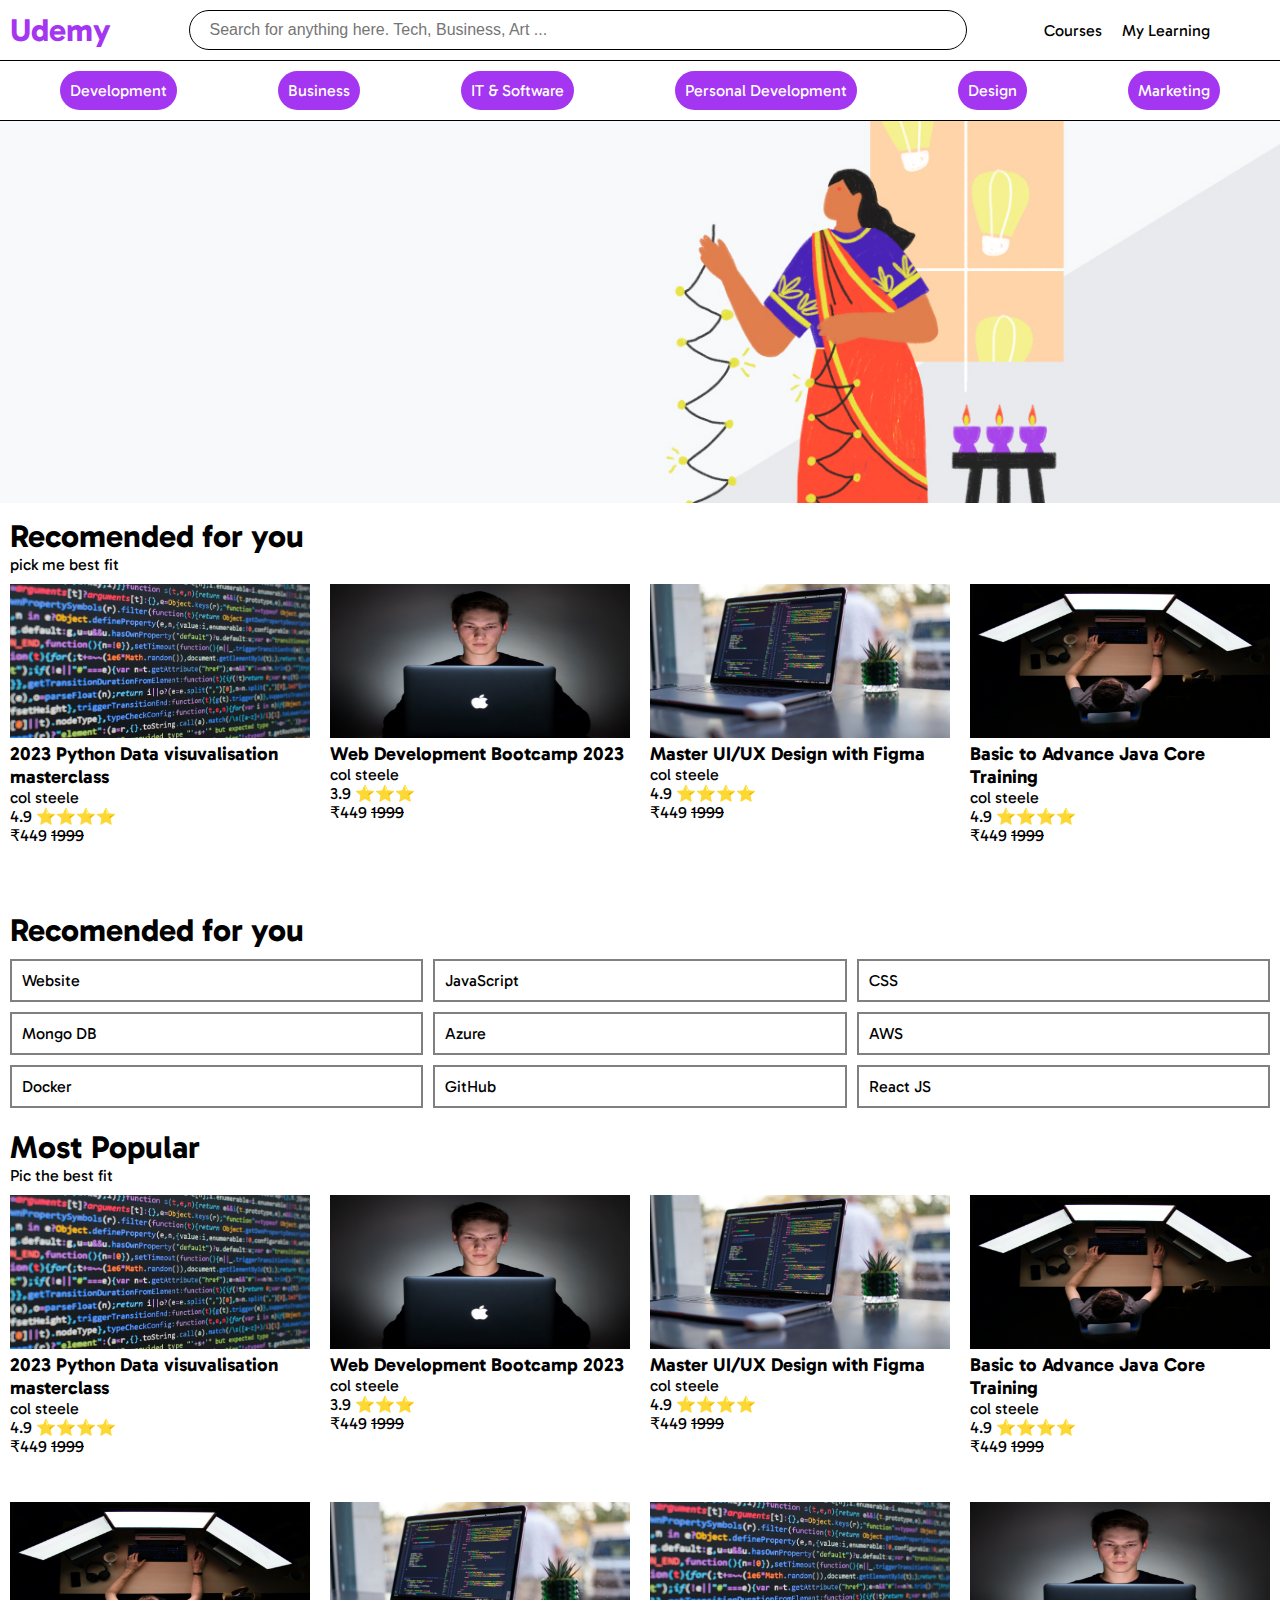
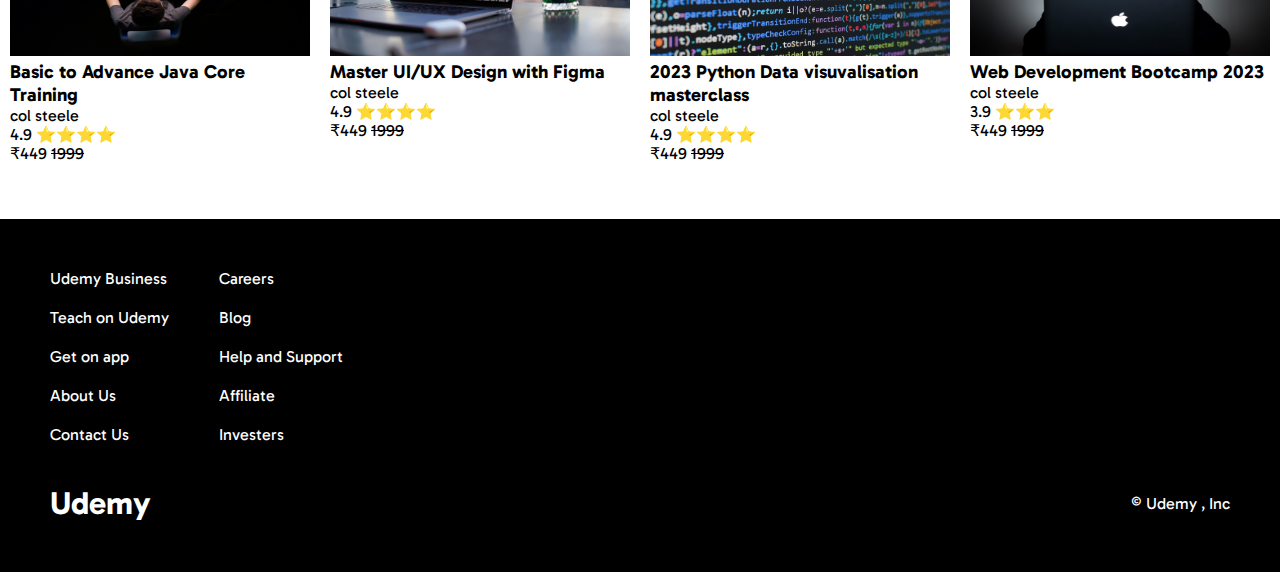
==== index.html @ b844374d "Updated all files" ====
<!DOCTYPE html>
<html lang="en">

<head>
    <meta charset="UTF-8">
    <meta name="viewport" content="width=device-width, initial-scale=1.0">
    <title>Udemy</title>
    <!--Google Style Sheet for fonts-->
    <link rel="preconnect" href="https://fonts.googleapis.com">
    <link rel="preconnect" href="https://fonts.gstatic.com" crossorigin>
    <link href="https://fonts.googleapis.com/css2?family=Gabarito&display=swap" rel="stylesheet">
    <!--My Style Sheet-->
    <link rel="stylesheet" href="style.css">
    <!--Font Awesome cdn link-->
    <link rel="stylesheet" href="https://cdnjs.cloudflare.com/ajax/libs/font-awesome/6.4.2/css/all.min.css"
        integrity="sha512-z3gLpd7yknf1YoNbCzqRKc4qyor8gaKU1qmn+CShxbuBusANI9QpRohGBreCFkKxLhei6S9CQXFEbbKuqLg0DA=="
        crossorigin="anonymous" referrerpolicy="no-referrer" />
</head>

<body>
    <!--navbar-->
    <div class="navbar">

        <div class="navbar__s1">
            <h1 class="navbar__s1__title">
                Udemy
            </h1>


        </div>

        <div class="navbar__s2">
            <i class="fa-solid fa-magnifying-glass" style="color: #131010;"></i>
            <input placeholder="Search for anything here. Tech, Business, Art ...">



        </div>

        <div class="navbar__s3">
            <p>Courses</p>
            <p> My Learning</p>
            <i class="fa-solid fa-cart-shopping" style="color: #000000;"></i>
            <i class="fa-solid fa-bell" style="color: #000000;"></i>
            <i class="fa-solid fa-user" style="color: #000000;"></i>


        </div>


    </div>
    <!--Categories-->
    <div class="categories">
        <p>Development</p>
        <p>Business</p>
        <p>IT & Software</p>
        <p>Personal Development</p>
        <p>Design</p>
        <p>Marketing</p>

    </div>
    <!--sale image-->
    <div class="sale-image">
        <img src="./images/sale-image.jpg" alt="sale-image">
    </div>
    <!--Recomended section-->
    <div class="recomended">
        <h1 class="recomended__title">Recomended for you</h1>
        <p>pick me best fit</p>
        <div class="recomended__container">
            <div class="course-card">
                <img src="./images/c1.jpg">
                <h3>2023 Python Data visuvalisation masterclass</h3>
                <p>col steele</p>
                <p>4.9 ⭐⭐⭐⭐</p>
                <p>₹449 <del>1999</del></p>
            </div>
            <div class="course-card">
                <img src="./images/c2.jpg">
                <h3>Web Development Bootcamp 2023</h3>
                <p>col steele</p>
                <p>3.9 ⭐⭐⭐</p>
                <p>₹449 <del>1999</del></p>
            </div>
            <div class="course-card">
                <img src="./images/c3.jpg">
                <h3>Master UI/UX Design with Figma</h3>
                <p>col steele</p>
                <p>4.9 ⭐⭐⭐⭐</p>
                <p>₹449 <del>1999</del></p>
            </div>
            <div class="course-card">
                <img src="./images/c4.jpg">
                <h3>Basic to Advance Java Core Training</h3>
                <p>col steele</p>
                <p>4.9 ⭐⭐⭐⭐</p>
                <p>₹449 <del>1999</del></p>
            </div>

        </div>

    </div>
    <!--Topics-->
    <div class="topics">
        <h1 class="topics__title">Recomended for you</h1>
        <div class="topics__container">
            <p>Website</p>
            <p>JavaScript</p>
            <p>CSS</p>
            <p>Mongo DB</p>
            <p>Azure</p>
            <p>AWS</p>
            <p>Docker</p>
            <p>GitHub</p>
            <p>React JS</p>
        </div>
    </div>
    <!--Popular Section-->
    <div class="popular">
        <h1 class="popular__title"> Most Popular</h1>
        <p class="popular__subtitle"> Pic the best fit</p>
        <div class="popular__container">
            <div class="course-card">
                <img src="./images/c1.jpg">
                <h3>2023 Python Data visuvalisation masterclass</h3>
                <p>col steele</p>
                <p>4.9 ⭐⭐⭐⭐</p>
                <p>₹449 <del>1999</del></p>
            </div>
            <div class="course-card">
                <img src="./images/c2.jpg">
                <h3>Web Development Bootcamp 2023</h3>
                <p>col steele</p>
                <p>3.9 ⭐⭐⭐</p>
                <p>₹449 <del>1999</del></p>
            </div>
            <div class="course-card">
                <img src="./images/c3.jpg">
                <h3>Master UI/UX Design with Figma</h3>
                <p>col steele</p>
                <p>4.9 ⭐⭐⭐⭐</p>
                <p>₹449 <del>1999</del></p>
            </div>
            <div class="course-card">
                <img src="./images/c4.jpg">
                <h3>Basic to Advance Java Core Training</h3>
                <p>col steele</p>
                <p>4.9 ⭐⭐⭐⭐</p>
                <p>₹449 <del>1999</del></p>
            </div>
            <div class="course-card">
                <img src="./images/c4.jpg">
                <h3>Basic to Advance Java Core Training</h3>
                <p>col steele</p>
                <p>4.9 ⭐⭐⭐⭐</p>
                <p>₹449 <del>1999</del></p>
            </div>
            <div class="course-card">
                <img src="./images/c3.jpg">
                <h3>Master UI/UX Design with Figma</h3>
                <p>col steele</p>
                <p>4.9 ⭐⭐⭐⭐</p>
                <p>₹449 <del>1999</del></p>
            </div>
            <div class="course-card">
                <img src="./images/c1.jpg">
                <h3>2023 Python Data visuvalisation masterclass</h3>
                <p>col steele</p>
                <p>4.9 ⭐⭐⭐⭐</p>
                <p>₹449 <del>1999</del></p>
            </div>
            <div class="course-card">
                <img src="./images/c2.jpg">
                <h3>Web Development Bootcamp 2023</h3>
                <p>col steele</p>
                <p>3.9 ⭐⭐⭐</p>
                <p>₹449 <del>1999</del></p>
            </div>

        </div>
    </div>
    <div class="footer">
        <div class="footer__one">
            <div class="footer__one__s1">
                <p>Udemy Business</p>
                <p>Teach on Udemy</p>
                <p>Get on app</p>
                <p>About Us</p>
                <p>Contact Us</p>

            </div>
            <div class="footer__one__s2">
                <p>Careers</p>
                <p> Blog</p>
                <p>Help and Support</p>
                <p>Affiliate</p>
                <p>Investers</p>

            </div>

        </div>
        <div class="footer__two">
            <h1>Udemy</h1>
            <p>&copy; Udemy , Inc</p>
        </div>
        

    </div>


</body>

</html>
---- style.css ----
*{
    margin: 0;
    padding: 0;

}
body{
    font-family: 'Gabarito', sans-serif;
}
.navbar{
    padding: 10px;
    display: flex;
    justify-content: space-between;
    border-bottom: solid black 1px;
    gap: 10px;
    align-items: center;
}
.navbar__s1__title{
    color: #A435F0;
}
.navbar__s2{
    padding: 10px;
    border: solid black 1px;
    border-radius: 30px;
    width: 60%;
    display: flex;
    gap: 10px;
    align-items: center;
}
.navbar__s2 input{
    border: none;
    font-size: 16px;
    width: 100%;
}
.navbar__s2 input:focus{
    outline: none;
}
.navbar__s3{
    display: flex;
    gap: 20px;
    align-items: center;
}
.categories{
    display: flex;
    padding: 10px;
    border-bottom: solid black 1px;
    justify-content: space-around;
}
.categories p{
    background-color: #A435F0;
    color: white ;
    padding: 10px;
    border-radius: 30px;
}
.sale-image img{
    width: 100%;
}
.recomended{
    padding: 10px;

}
.recomended__container{
    display: flex;
    flex-wrap: wrap;
    justify-content: space-between;
    margin-top: 10px;
    
}
.course-card{
    width: 300px;
}
.course-card img{
    height: 50%;
    width: 100%;
}
.topics{
    padding: 10px;
}
.topics__container{
    display: flex;
    flex-wrap: wrap;
    gap: 10px;margin-top: 10px;
}
.topics__container p{
    border: solid gray 2px;
    padding: 10px;
    flex-grow: 1;
    flex-basis: 25%;

}
.popular{
    padding: 10px;
}
.popular__container{
    display: flex;
    flex-wrap: wrap;
    justify-content: space-between;
    margin-top: 10px;
    
    
}
.footer{
    padding: 30px;
    background-color: black;
    color: white;
}
.footer__one{
    display: flex;
    gap: 10px;
}
.footer__one p{
    margin: 20px;
}
.footer__two{
    margin: 20px;
    align-items: center;
    display: flex;
    justify-content: space-between;
}
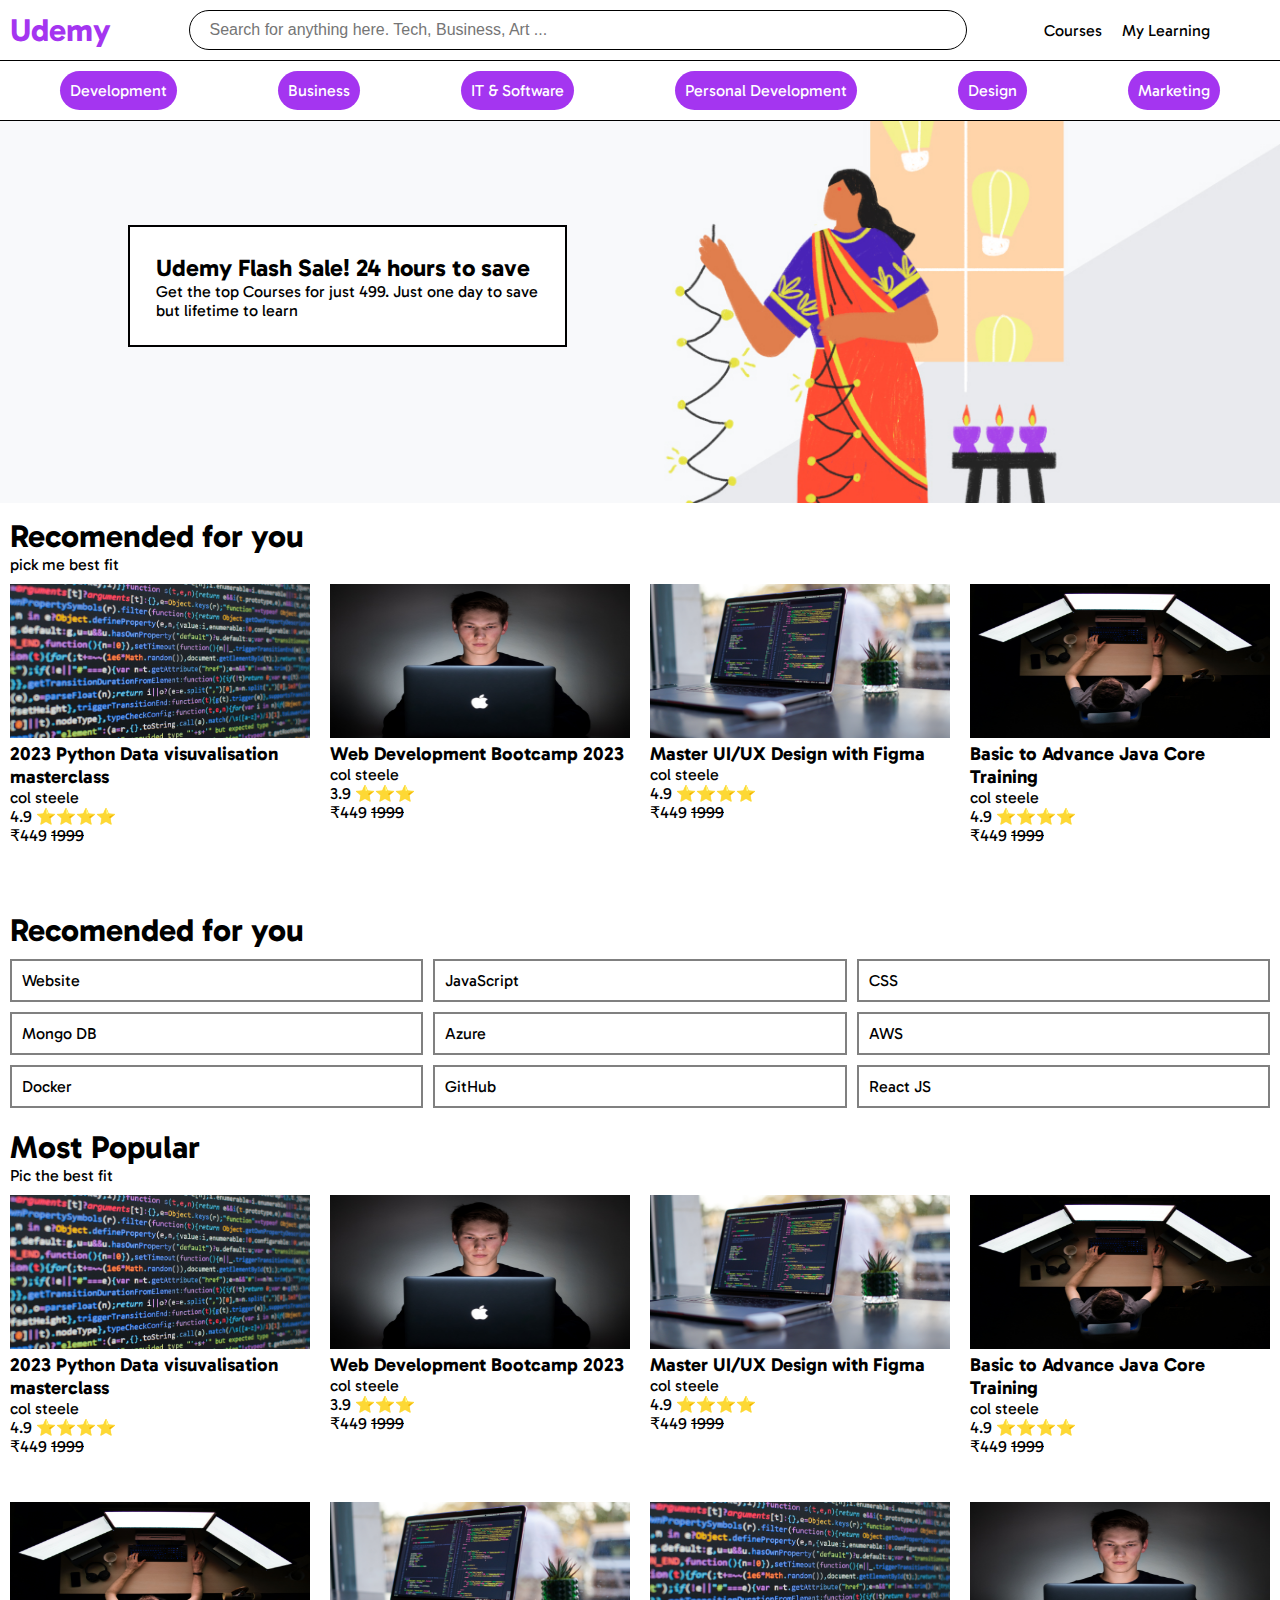
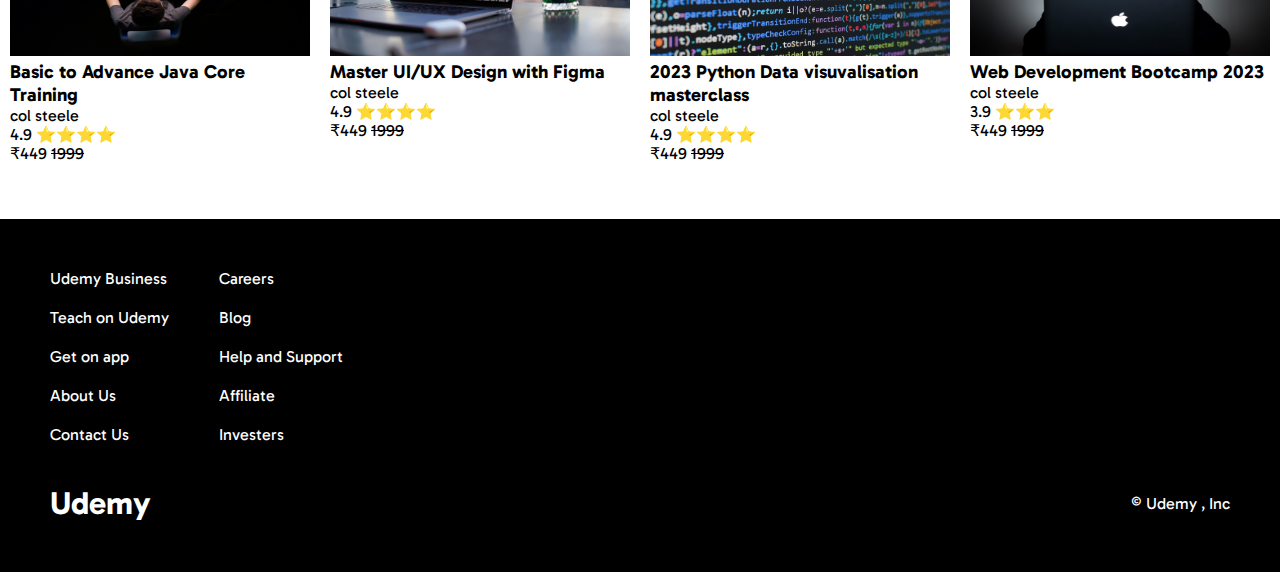
==== commit 7a784302: "updated using positions" ====
--- a/index.html
+++ b/index.html
@@ -39,7 +39,14 @@
 
         <div class="navbar__s3">
             <p>Courses</p>
-            <p> My Learning</p>
+            <!--<p> My Learning</p>-->
+            <div class="mylearning">
+                <p>My Learning</p>
+                <div class="mylearning__popup">
+                    <p>You did nooy purchase anything yet</p>
+
+                </div>
+            </div>
             <i class="fa-solid fa-cart-shopping" style="color: #000000;"></i>
             <i class="fa-solid fa-bell" style="color: #000000;"></i>
             <i class="fa-solid fa-user" style="color: #000000;"></i>
@@ -62,6 +69,11 @@
     <!--sale image-->
     <div class="sale-image">
         <img src="./images/sale-image.jpg" alt="sale-image">
+    </div>
+    <div class="sale-image__offer">
+        <h2>Udemy Flash Sale! 24 hours to save</h2>
+        <p>Get the top Courses for just 499. Just one day to save but lifetime to learn</p>
+
     </div>
     <!--Recomended section-->
     <div class="recomended">
@@ -203,7 +215,7 @@
             <h1>Udemy</h1>
             <p>&copy; Udemy , Inc</p>
         </div>
-        
+
 
     </div>
 
--- a/style.css
+++ b/style.css
@@ -13,6 +13,10 @@
     border-bottom: solid black 1px;
     gap: 10px;
     align-items: center;
+    position: sticky;
+    top: 0;
+    background-color: white;
+    z-index: 1;
 }
 .navbar__s1__title{
     color: #A435F0;
@@ -25,11 +29,13 @@
     display: flex;
     gap: 10px;
     align-items: center;
+  
 }
 .navbar__s2 input{
     border: none;
     font-size: 16px;
     width: 100%;
+    background-color: transparent;
 }
 .navbar__s2 input:focus{
     outline: none;
@@ -38,6 +44,26 @@
     display: flex;
     gap: 20px;
     align-items: center;
+}
+/* My learning popup*/
+.mylearning{
+    position: relative;
+    cursor: pointer;
+
+}
+.mylearning__popup{
+    position: absolute;
+    background-color: white;
+    border: solid black 1px;
+    width: 100px;
+    top: 150%;
+    right: 0;
+    padding: 20px;
+    display: none;
+}
+.mylearning:hover .mylearning__popup{
+    display: block;
+
 }
 .categories{
     display: flex;
@@ -51,8 +77,20 @@
     padding: 10px;
     border-radius: 30px;
 }
+.sale-image{
+    position: relative;
+}
 .sale-image img{
     width: 100%;
+}
+.sale-image__offer{
+    width: 30%;
+    border: solid black 2px;
+    background-color: white;
+    padding: 2%;
+    position: absolute;
+    top: 25%;
+    left: 10%;
 }
 .recomended{
     padding: 10px;
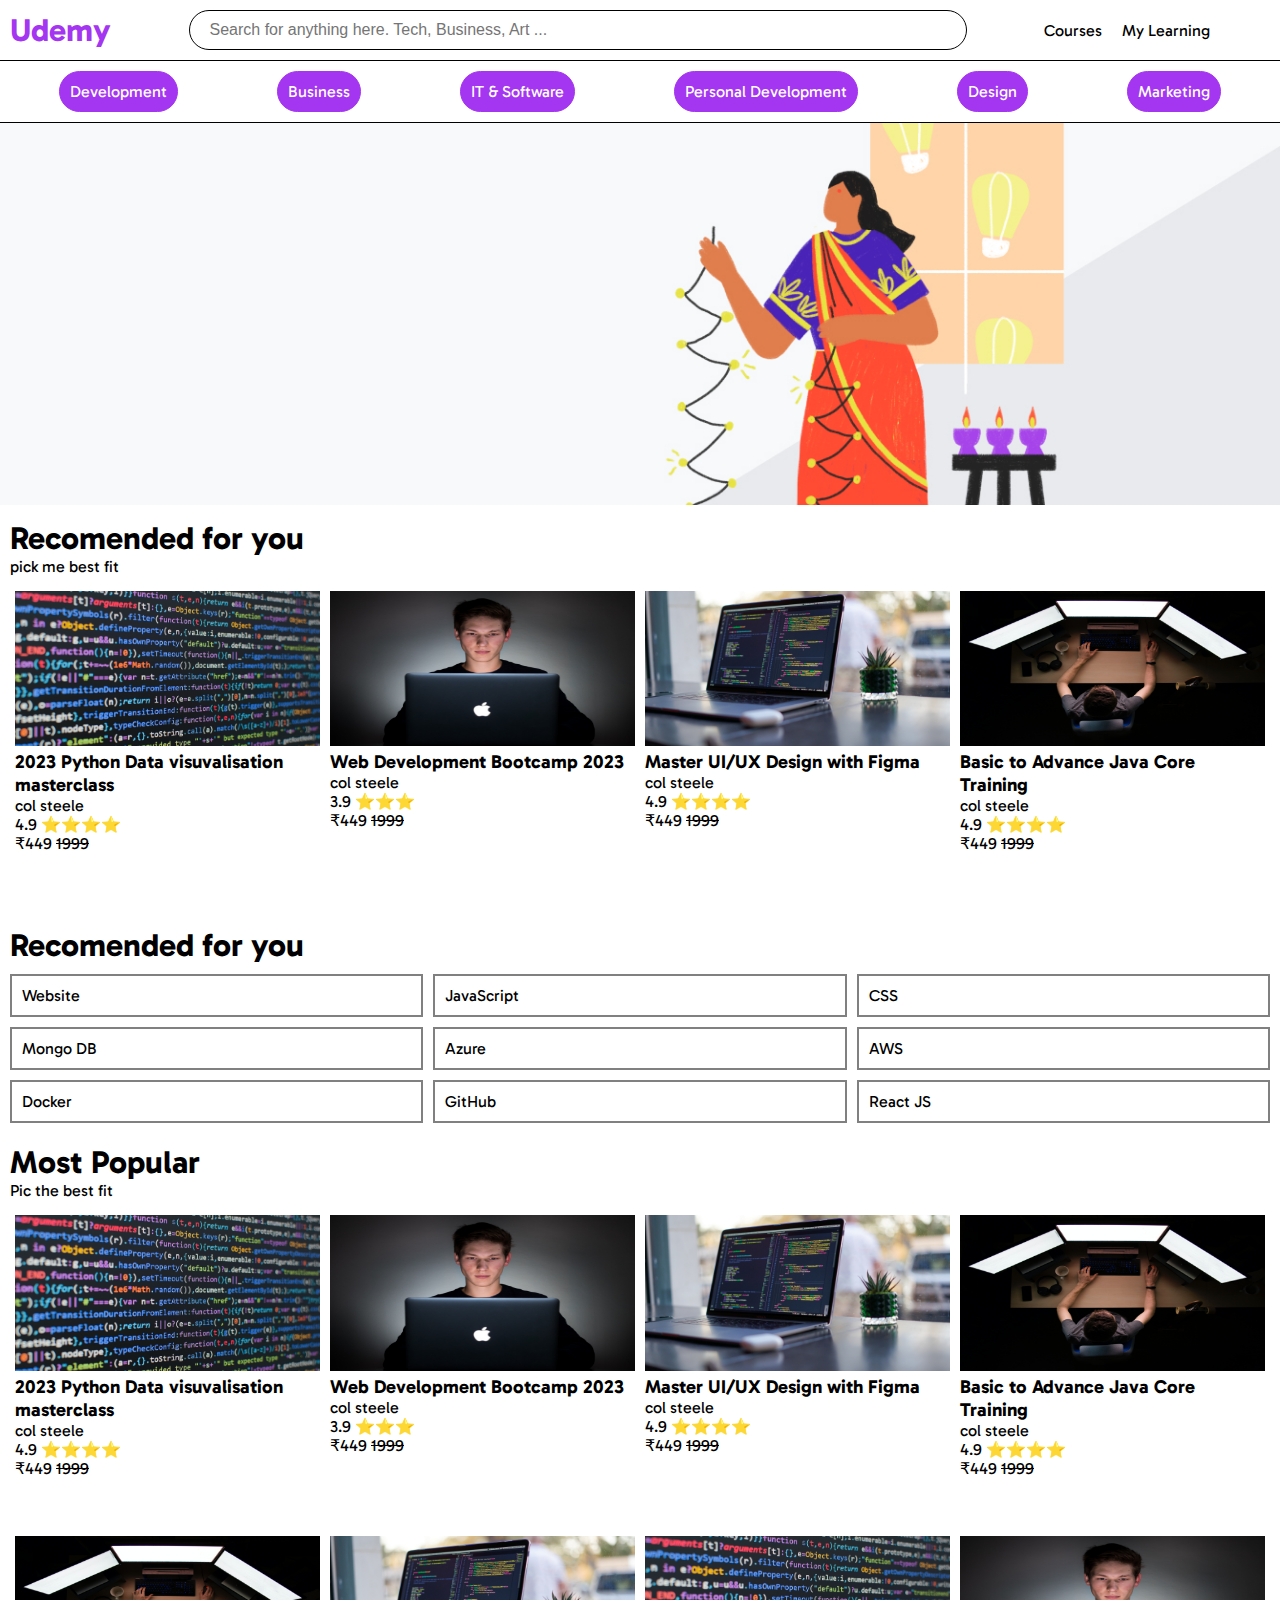
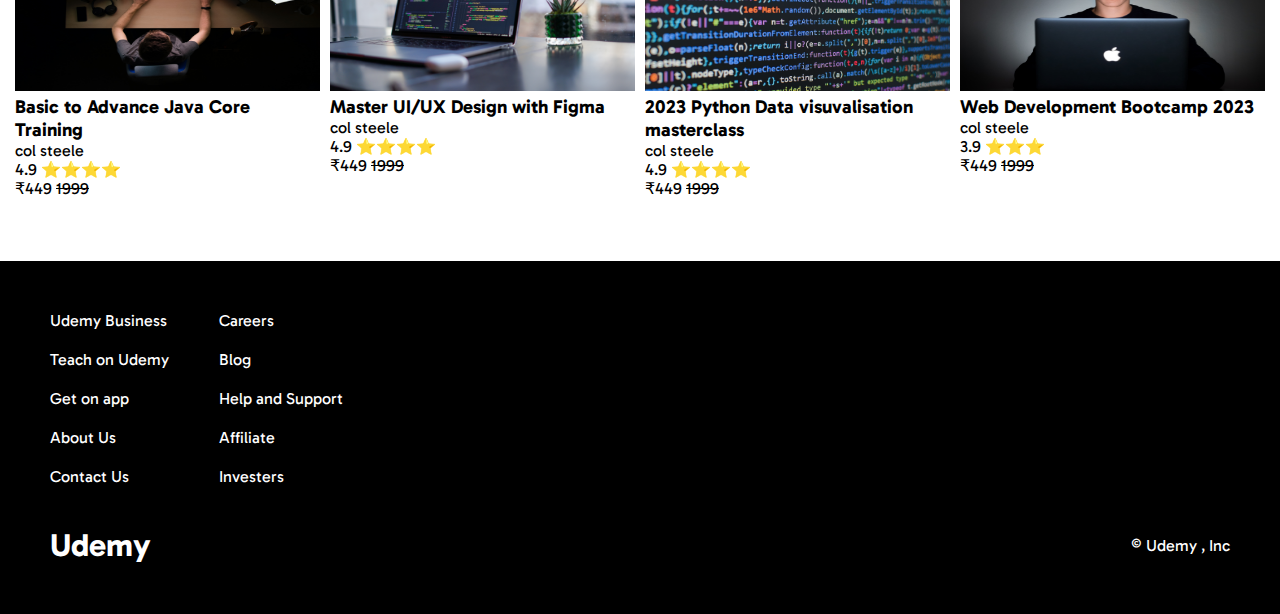
==== commit a27cea9d: "updated media queries" ====
--- a/index.html
+++ b/index.html
@@ -54,6 +54,11 @@
 
         </div>
 
+        <div class="navbar__s4">
+            <i class="fa-solid fa-bars"></i>
+
+        </div>
+
 
     </div>
     <!--Categories-->
--- a/style.css
+++ b/style.css
@@ -44,6 +44,9 @@
     display: flex;
     gap: 20px;
     align-items: center;
+}
+.navbar__s4{
+    display: none;
 }
 /* My learning popup*/
 .mylearning{
@@ -76,6 +79,14 @@
     color: white ;
     padding: 10px;
     border-radius: 30px;
+    cursor: pointer;
+    border: solid #A435F0 1px;
+}
+.categories p:hover{
+    transition: 1s;
+    background-color: transparent;
+    color: black;
+    border: solid #A435F0 1px;
 }
 .sale-image{
     position: relative;
@@ -90,7 +101,24 @@
     padding: 2%;
     position: absolute;
     top: 25%;
-    left: 10%;
+    left: 10%;animation-name: zoom;
+    animation-duration: 2s;
+ 
+    opacity: 0;
+    animation-fill-mode: forwards;
+}
+@keyframes zoom {
+    0%{
+        transform: scale(0);
+        opacity: 0;
+
+    }
+    100%{
+        transform: scale(1);
+        opacity: 1;
+
+    }
+    
 }
 .recomended{
     padding: 10px;
@@ -104,7 +132,9 @@
     
 }
 .course-card{
-    width: 300px;
+    flex-grow: 1;
+    flex-basis: 20%;
+    margin: 5px;
 }
 .course-card img{
     height: 50%;
@@ -153,4 +183,26 @@
     align-items: center;
     display: flex;
     justify-content: space-between;
+}
+@media screen and (max-width:800px) {
+    body{
+        font-size: 10px;
+    }
+}
+@media screen and (max-width:600px) {
+    .course-card{
+        flex-basis: 40%;
+    }
+    .categories{
+        display: none;
+    }
+    .navbar__s2,.navbar__s3{
+        display: none;
+    }
+    .navbar__s4{
+        display: block;
+    }
+    .sale-image__offer{
+        top: 10%;
+    }
 }